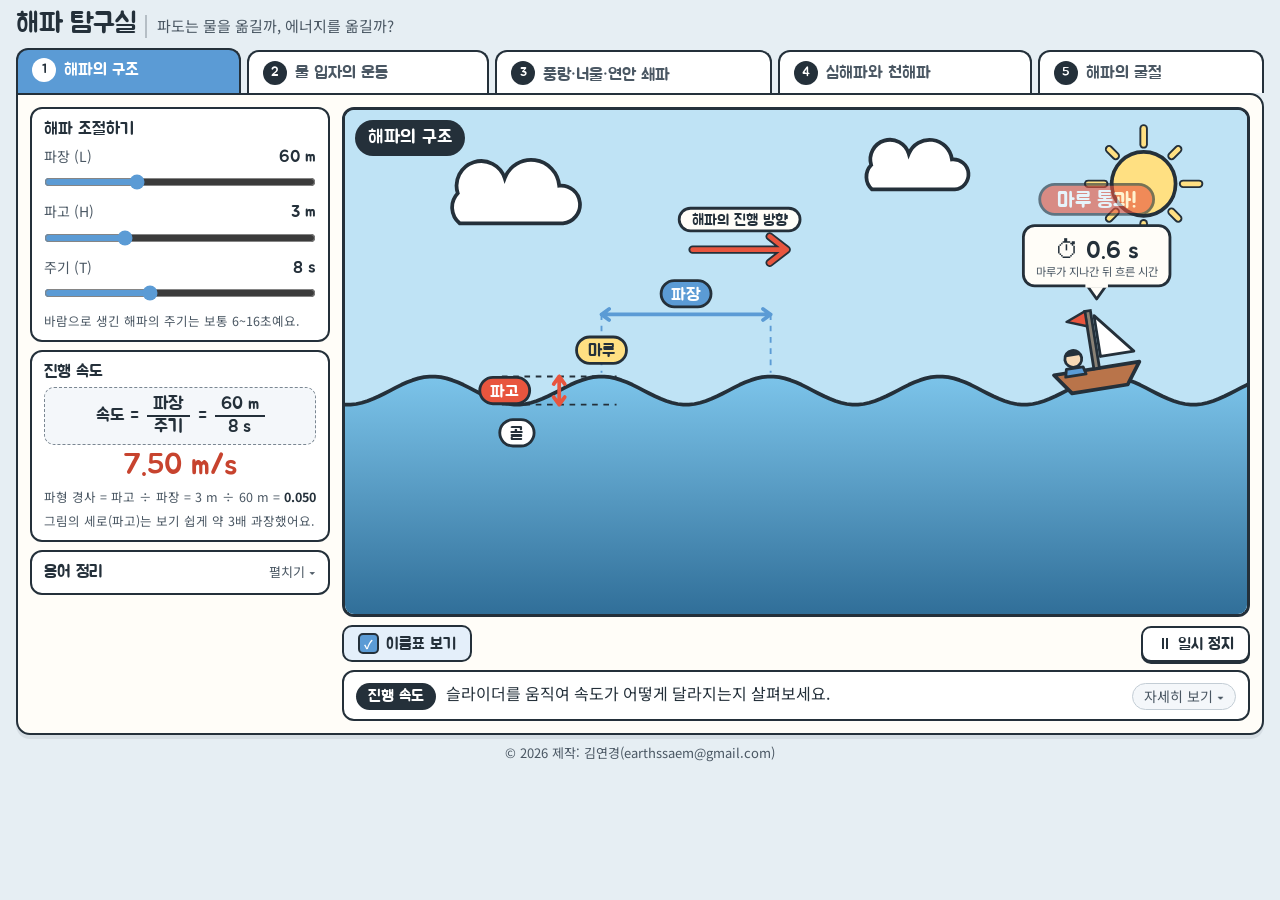
==== index.html @ 161754e5 "2번 '물 입자의 운동' 탭: 전체 너비 그림, 예측하기 → 관찰 시작 흐름, 결과 카드 - 왼쪽 패널(해파 조절하기·슬라이더·읽어 보기) 제거, 파장 80 m·파고 8 m 기본값" ====
<!DOCTYPE html>
<html lang="ko">
<head>
<meta charset="utf-8">
<meta name="viewport" content="width=device-width, initial-scale=1, maximum-scale=1, user-scalable=no">
<title>해파 탐구실</title>
<link rel="preconnect" href="https://fonts.googleapis.com">
<link rel="stylesheet" href="https://fonts.googleapis.com/css2?family=Jua&family=Noto+Sans+KR:wght@400;500;700&display=swap">
<link rel="stylesheet" href="css/style.css">
</head>
<body>
<header class="top">
  <div class="brand"><h1>해파 탐구실</h1><span class="sub">파도는 물을 옮길까, 에너지를 옮길까?</span></div>
</header>
<nav class="tabs" role="tablist">
  <button class="tab active" data-tab="1" role="tab"><span class="num">1</span>해파의 구조</button>
  <button class="tab" data-tab="2" role="tab"><span class="num">2</span>물 입자의 운동</button>
  <button class="tab" data-tab="3" role="tab"><span class="num">3</span>풍랑·너울·연안 쇄파</button>
  <button class="tab" data-tab="4" role="tab"><span class="num">4</span>심해파와 천해파</button>
  <button class="tab" data-tab="5" role="tab"><span class="num">5</span>해파의 굴절</button>
</nav>
<main class="wrap">

<!-- ===== 탭1: 해파의 구조 ===== -->
<section class="panel active" id="panel1">
  <div class="lab-grid">
    <div class="lab-side">
      <div class="card">
        <h3>해파 조절하기</h3>
        <div class="rng"><label>파장 (L) <b id="v1-L">60 m</b></label><input type="range" id="r1-L" min="30" max="120" step="5" value="60"></div>
        <div class="rng"><label>파고 (H) <b id="v1-H">3 m</b></label><input type="range" id="r1-H" min="1" max="8" step="0.5" value="3"></div>
        <div class="rng"><label>주기 (T) <b id="v1-T">8 s</b></label><input type="range" id="r1-T" min="3" max="16" step="0.5" value="8"></div>
        <div class="mini-note">바람으로 생긴 해파의 주기는 보통 6~16초예요.</div>
      </div>
      <div class="card">
        <h3>진행 속도</h3>
        <div class="formula">속도 = <span class="frac"><span>파장</span><span>주기</span></span> = <span class="frac"><span id="f1-L">60 m</span><span id="f1-T">8 s</span></span></div>
        <div class="vbig" id="v1-c">7.5 m/s</div>
        <div class="mini-note" id="v1-steep"></div>
        <div class="mini-note">그림의 세로(파고)는 보기 쉽게 약 3배 과장했어요.</div>
      </div>
      <details class="card fold">
        <summary><h3>용어 정리</h3></summary>
        <div class="info"><b>마루</b> 가장 높은 곳 · <b>골</b> 가장 낮은 곳<br><b>파고</b> 골에서 마루까지의 높이<br><b>파장</b> 마루에서 다음 마루까지의 거리<br><b>주기</b> 마루가 지나간 뒤 다음 마루가 올 때까지의 시간</div>
      </details>
    </div>
    <div class="sim">
      <div class="stage-wrap" id="stage1">
        <svg id="svg1" viewBox="0 0 960 540" preserveAspectRatio="xMidYMid slice"></svg>
        <div class="badge">해파의 구조</div>
      </div>
      <div class="controls">
        <button class="btn tog on" id="t1-labels">이름표 보기</button>
        <div class="spacer"></div>
        <button class="btn" id="t1-pause">⏸ 일시 정지</button>
      </div>
      <div id="ex1"></div>
    </div>
  </div>
</section>

<!-- ===== 탭2: 물 입자의 운동 ===== -->
<section class="panel" id="panel2">
  <div class="sim sim-wide">
    <div class="stage-wrap" id="stage2">
      <svg id="svg2" viewBox="0 40 1176 420" preserveAspectRatio="xMidYMid slice"></svg>
      <div class="badge">물 입자의 운동</div>
      <div class="mychip" id="chip2" hidden></div>
      <button class="btn primary cta" id="t2-predict" type="button">🐦 예측하기</button>
      <div class="predict" id="pred2" hidden>
        <div class="pbox" role="dialog" aria-modal="true" aria-labelledby="pred2-q">
          <button class="pclose" id="pred2-close" type="button" aria-label="닫기">✕</button>
          <h4 id="pred2-q"></h4>
          <div class="pbtns" id="pred2-choices" role="radiogroup" aria-labelledby="pred2-q"></div>
          <div class="pfoot"><button class="btn primary" id="pred2-go" type="button" disabled>관찰 시작 ▶</button></div>
        </div>
      </div>
    </div>
    <div class="controls">
      <button class="btn tog on" id="t2-trail">궤적</button>
      <button class="btn tog on" id="t2-deep">깊이별 입자</button>
      <button class="btn tog on" id="t2-num">①② 위치 번호</button>
      <div class="spacer"></div>
      <button class="btn" id="t2-again">↺ 예측 다시 하기</button>
      <button class="btn" id="t2-pause">⏸ 일시 정지</button>
    </div>
    <div id="ex2"></div>
  </div>
</section>

<!-- ===== 탭3: 풍랑·너울·연안 쇄파 ===== -->
<section class="panel" id="panel3">
  <div class="lab-grid">
    <div class="lab-side">
      <div class="card">
        <h3>관찰 순서</h3>
        <ol class="stepper" id="st3"></ol>
      </div>
    </div>
    <div class="sim">
      <div class="stage-wrap" id="stage3">
        <svg id="svg3" viewBox="0 0 960 540" preserveAspectRatio="xMidYMid slice"></svg>
        <div class="badge" id="badge3">① 풍랑</div>
      </div>
      <div class="controls">
        <div class="spacer"></div>
        <button class="btn primary" id="t3-play">▶ 전체 재생</button>
        <button class="btn" id="t3-pause">⏸ 일시 정지</button>
      </div>
      <div id="ex3"></div>
    </div>
  </div>
</section>

<!-- ===== 탭4: 심해파와 천해파 ===== -->
<section class="panel" id="panel4">
  <div class="lab-grid">
    <div class="lab-side">
      <div class="card">
        <h3>파장과 수심</h3>
        <div class="rng"><label>파장 (L) <b id="v4-L">60 m</b></label><input type="range" id="r4-L" min="10" max="200" step="5" value="60"></div>
        <div class="rng"><label>수심 (h) <b id="v4-h">40 m</b></label><input type="range" id="r4-h" min="1" max="100" step="1" value="40"></div>
        <div class="judge">
          <span class="ratio">수심 ÷ 파장 = <b id="v4-ratio">0.667</b></span>
          <span class="cls-chip" id="cls4">심해파</span>
        </div>
        <div class="mini-note why" id="cls4-why"></div>
        <div class="seg" id="seg4-preset"><button data-v="deep">심해파<small>예시</small></button><button data-v="mid">천이파<small>예시</small></button><button data-v="shal">천해파<small>예시</small></button></div>
      </div>
      <div class="card">
        <h3>해파의 속도</h3>
        <div class="spd-row" id="sp-deep"><span>심해파 근사</span><em></em><b></b></div>
        <div class="spd-row" id="sp-shal"><span>천해파 근사</span><em></em><b></b></div>
        <div class="spd-row" id="sp-full"><span>일반식 (모든 수심)</span><em></em><b></b></div>
        <div class="mini-note" id="sp-note"></div>
        <details class="more"><summary>계산식 자세히 보기</summary><div class="info" id="sp-detail"></div></details>
      </div>
    </div>
    <div class="sim">
      <div class="stage-wrap" id="stage4">
        <svg id="svg4" viewBox="0 0 960 540" preserveAspectRatio="xMidYMid slice"></svg>
        <div class="badge" id="badge4">심해파</div>
      </div>
      <div class="controls">
        <button class="btn tog on" id="t4-orbit">궤도 보기</button>
        <div class="spacer"></div>
        <button class="btn" id="t4-pause">⏸ 일시 정지</button>
      </div>
      <div id="ex4"></div>
    </div>
  </div>
</section>

<!-- ===== 탭5: 해파의 굴절 ===== -->
<section class="panel" id="panel5">
  <div class="lab-grid">
    <div class="lab-side">
      <div class="card">
        <h3>해안 모양</h3>
        <div class="seg seg-col" id="seg5-scene"><button data-v="cape" class="sel">🏝 곶과 만</button><button data-v="line">📐 비스듬한 직선 해안</button></div>
        <div class="rng"><label>파가 들어오는 방향 <b id="v5-ang">정면 (0°)</b></label><input type="range" id="r5-ang" min="-50" max="50" step="5" value="0"></div>
      </div>
    </div>
    <div class="sim">
      <div class="stage-wrap" id="stage5">
        <svg id="svg5" viewBox="0 0 960 540" preserveAspectRatio="xMidYMid slice"></svg>
        <div class="badge" id="badge5">관찰</div><div class="mychip">위에서 본 모습 · 위쪽이 육지</div>
      </div>
      <div class="controls">
        <button class="btn" id="t5-prev">◀ 이전</button>
        <div class="steps" id="t5-steps"></div>
        <div class="spacer"></div>
        <button class="btn" id="t5-pause">⏸ 일시 정지</button>
        <button class="btn primary" id="t5-next">다음 ▶</button>
      </div>
      <div id="ex5"></div>
    </div>
  </div>
</section>

</main>
<footer class="site-foot">© 2026 제작: 김연경(earthssaem@gmail.com)</footer>
<!-- 스크립트는 common → text → tab1 … tab5 순서로 로드 (번들러·ES module 없이 file:// 에서도 동작) -->
<script src="js/common.js"></script>
<script src="js/text.js"></script>
<script src="js/tab1.js"></script>
<script src="js/tab2.js"></script>
<script src="js/tab3.js"></script>
<script src="js/tab4.js"></script>
<script src="js/tab5.js"></script>
</body>
</html>
---- css/style.css ----
/* 해파 탐구실 공통 스타일 */
:root{
  --ink:#24303A; --ink-2:#4A5763; --ink-3:#7B8792; --line:#C3CDD5;
  --paper:#FFFDF8; --ground:#E6EEF3;
  --sea:#2E7DB0; --sea-deep:#1E5A85; --sky:#BFE3F5;
  --sand:#E6C377; --sand-2:#D9AD5C; --clay:#B9744A; --rock:#8A8276;
  --accent:#E8553E; --accent-2:#C7432E; --ok:#3FA36B; --warn:#F2B233; --bad:#D9483B;
  --tab1:#5B9BD5; --tab2:#E0A93B; --tab3:#8C7BB5; --tab4:#E8553E; --tab5:#6AAE78;
  --display:'Jua','Noto Sans KR','Apple SD Gothic Neo','Malgun Gothic',sans-serif;
  --body:'Noto Sans KR','Apple SD Gothic Neo','Malgun Gothic',sans-serif;
  --bw:2px;          /* 카드·버튼·탭 테두리 */
  /* 그림(16:9) 폭은 화면 높이에 맞춰 정함: 머리말·버튼 줄·해설 카드·바닥글에 필요한 세로 공간(--reserve)을 뺀 높이 기준.
     전체 폭(--maxw)은 그림 + 왼쪽 카드(--side) + 여백으로, 화면이 넓어도 패널 안에 빈 공간이 생기지 않게 함 */
  --reserve:300px; --side:300px;
  --simw:clamp(560px,calc((100vh - var(--reserve)) * 16 / 9),1140px);
  --maxw:calc(var(--simw) + var(--side) + 72px);
}
@supports (height:100dvh){:root{--simw:clamp(560px,calc((100dvh - var(--reserve)) * 16 / 9),1140px)}}
*{box-sizing:border-box}
html,body{margin:0;padding:0}
body{background:var(--ground);color:var(--ink);font-family:var(--body);font-size:16px;line-height:1.5;-webkit-tap-highlight-color:transparent}
button{font-family:var(--display);cursor:pointer;border:none}
button:focus-visible,[tabindex]:focus-visible,summary:focus-visible{outline:3px solid var(--accent);outline-offset:2px}
[hidden]{display:none!important}

/* ---------- 상단 ---------- */
.top{max-width:var(--maxw);margin:0 auto;padding:8px 16px 0;width:100%;min-width:0}
.brand{display:flex;align-items:baseline;gap:10px;min-width:0;white-space:nowrap}
.brand h1{font-family:var(--display);font-weight:400;font-size:clamp(20px,2.6vw,28px);line-height:1.2;margin:0;letter-spacing:-.5px;flex:none}
.brand .sub{font-size:clamp(12px,1.5vw,15px);color:var(--ink-2);border-left:2px solid rgba(36,48,58,.25);padding-left:10px;min-width:0;overflow:hidden;text-overflow:ellipsis}
.tabs{display:flex;gap:6px;max-width:var(--maxw);margin:6px auto 0;padding:0 16px;overflow-x:auto;scrollbar-width:none;width:100%;min-width:0}
.tabs::-webkit-scrollbar{display:none}
.tab{flex:1 0 auto;min-width:120px;padding:8px 14px 9px;border-radius:12px 12px 0 0;background:#fff;color:var(--ink-2);font-size:17px;border:var(--bw) solid var(--ink);border-bottom:none;position:relative;top:2px;display:flex;align-items:center;gap:8px;white-space:nowrap}
.tab .num{display:inline-grid;place-items:center;width:24px;height:24px;border-radius:50%;background:var(--ink);color:#fff;font-size:13px;flex:none}
.tab:hover{background:#F4F7FA}
.tab.active{color:#fff;top:0;padding-bottom:11px}
.tab.active[data-tab="1"]{background:var(--tab1)}
.tab.active[data-tab="2"]{background:var(--tab2)}
.tab.active[data-tab="3"]{background:var(--tab3)}
.tab.active[data-tab="4"]{background:var(--tab4)}
.tab.active[data-tab="5"]{background:var(--tab5)}
.tab.active .num{background:#fff;color:var(--ink)}

/* ---------- 본문 ---------- */
.wrap{max-width:var(--maxw);margin:0 auto;padding:0 16px 4px;width:100%}
/* 탭마다 색(--tc)·옅은 색(--tc-soft) */
.panel{display:none;background:var(--paper);border:var(--bw) solid var(--ink);border-radius:0 14px 14px 14px;padding:12px;box-shadow:0 4px 0 rgba(36,48,58,.08)}
.panel.active{display:block}
#panel1{--tc:var(--tab1);--tc-soft:#E4EFFA}
#panel2{--tc:var(--tab2);--tc-soft:#FBF0D9}
#panel3{--tc:var(--tab3);--tc-soft:#EEEAF6}
#panel4{--tc:var(--tab4);--tc-soft:#FCE6E1}
#panel5{--tc:var(--tab5);--tc-soft:#E3F1E6}

/* ---------- 실험실 레이아웃: 왼쪽 조작 카드 + 오른쪽 그림 ---------- */
.lab-grid{display:grid;grid-template-columns:minmax(0,1fr);gap:12px}
.lab-side{display:flex;flex-direction:column;gap:8px;min-width:0}
.sim{display:flex;flex-direction:column;gap:8px;min-width:0;width:100%;max-width:var(--simw);margin:0 auto}
@media(min-width:900px){
  .lab-grid{grid-template-columns:minmax(250px,var(--side)) minmax(0,1fr);align-items:start}
  .sim{max-width:none}
}
@media(max-width:899px){.lab-grid>.sim{order:-1}}

.stage-wrap{position:relative;width:100%;aspect-ratio:16/9;border:3px solid var(--ink);border-radius:12px;overflow:hidden;background:var(--sky)}
.stage-wrap svg{position:absolute;inset:0;width:100%;height:100%;display:block}
.badge{position:absolute;top:10px;left:10px;background:var(--ink);color:#fff;font-family:var(--display);font-size:clamp(14px,1.6vw,19px);padding:4px 13px;border-radius:999px;pointer-events:none}
.mychip{position:absolute;top:10px;right:10px;background:#fff;border:var(--bw) solid var(--ink);border-radius:999px;padding:3px 12px;font-family:var(--display);font-size:clamp(13px,1.5vw,16px);pointer-events:none}

/* ---------- 버튼 ---------- */
.controls{display:flex;flex-wrap:wrap;gap:8px;align-items:center}
.controls .spacer{flex:1}
.btn{font-size:16px;line-height:1.25;padding:6px 14px;border-radius:10px;background:#fff;color:var(--ink);border:var(--bw) solid var(--ink);box-shadow:0 2px 0 var(--ink);transition:transform .08s,box-shadow .08s,background .15s;user-select:none;-webkit-user-select:none;white-space:nowrap}
.btn:hover{background:#F4F7FA}
.btn:active{transform:translateY(2px);box-shadow:0 0 0 var(--ink)}
.btn.primary{background:var(--accent);color:#fff}
.btn.primary:hover{background:var(--accent-2)}
.btn:disabled{opacity:.4;cursor:default;transform:none;box-shadow:0 2px 0 var(--ink)}
.btn:disabled:hover{background:#fff}
/* 관찰 보조 토글: 켜짐 = 탭 색 체크 상자 + 옅은 탭 색 배경, 꺼짐 = 빈 상자 + 회색 글자 */
.btn.tog{display:inline-flex;align-items:center;gap:7px;background:#fff;color:var(--ink-3);border-color:var(--line);box-shadow:none}
.btn.tog::before{content:'';flex:none;width:17px;height:17px;border-radius:5px;border:2px solid var(--line);background:#fff;display:grid;place-items:center;font-family:var(--body);font-size:12px;font-weight:700;line-height:1;color:#fff}
.btn.tog:hover{border-color:var(--ink-3)}
.btn.tog.on{background:var(--tc-soft);color:var(--ink);border-color:var(--ink)}
.btn.tog.on::before{content:'✓';background:var(--tc);border-color:var(--ink)}
.btn.tog:active{transform:none}
.steps{display:flex;gap:6px;align-items:center}
.steps .dot{width:13px;height:13px;border-radius:50%;background:#fff;border:var(--bw) solid var(--ink);transition:background .2s}
.steps .dot.on{background:var(--tc)}
.steps .dot.done{background:var(--ink)}

/* ---------- 해설 카드 (그림 아래) ---------- */
.explain{background:#fff;border:var(--bw) solid var(--ink);border-radius:12px;padding:9px 12px;font-size:16px;line-height:1.6}
.ex-row{display:flex;align-items:flex-start;gap:10px}
.ex-title{flex:none;font-family:var(--display);font-size:16px;line-height:1.3;background:var(--ink);color:#fff;border-radius:999px;padding:3px 12px;margin-top:2px;white-space:nowrap}
.ex-main{flex:1;min-width:0;word-break:keep-all;overflow-wrap:anywhere}
.explain b{font-weight:700;color:var(--ink);background:linear-gradient(transparent 60%,rgba(255,214,102,.65) 60%)}
.ex-btn{flex:none;margin-top:2px;font-family:var(--body);font-size:14px;line-height:1.3;color:var(--ink-2);background:#F4F7FA;border:1.5px solid var(--line);border-radius:999px;padding:3px 11px;white-space:nowrap}
.ex-btn:hover{border-color:var(--ink-3);color:var(--ink)}
.ex-more{margin-top:8px;padding-top:8px;border-top:1.5px dashed var(--line);font-size:15px;color:var(--ink-2);word-break:keep-all;overflow-wrap:anywhere}
.res{font-style:normal;font-family:var(--display);font-size:15px;border-radius:999px;padding:1px 10px;margin-right:4px;white-space:nowrap;border:1.5px solid}
.res.ok{background:#E4F3E8;border-color:var(--ok);color:#22744A}
.res.no{background:#FBE5E2;border-color:var(--bad);color:var(--accent-2)}

/* ---------- 카드 ---------- */
.card{background:#fff;border:var(--bw) solid var(--ink);border-radius:12px;padding:9px 12px 10px}
.card h3{font-family:var(--display);font-weight:400;font-size:17px;line-height:1.3;margin:0 0 4px;display:flex;align-items:center;gap:8px;white-space:nowrap}
details.fold>summary{list-style:none;cursor:pointer;display:flex;align-items:center;justify-content:space-between}
details.fold>summary::-webkit-details-marker{display:none}
details.fold>summary h3{margin:0}
details.fold>summary::after{content:'펼치기 ▾';font-size:13px;color:var(--ink-2)}
details.fold[open]>summary{margin-bottom:6px}
details.fold[open]>summary::after{content:'접기 ▴'}
details.more{margin-top:6px}
details.more>summary{cursor:pointer;font-size:14px;color:var(--ink-2)}
details.more>summary:hover{color:var(--ink)}
details.more[open]>summary{margin-bottom:4px}
.seg{display:flex;border:var(--bw) solid var(--ink);border-radius:10px;overflow:hidden;margin-top:8px}
.seg button{flex:1;padding:6px 6px;background:#F4F7FA;color:var(--ink);font-size:15px;line-height:1.2;word-break:keep-all}
.seg button:hover{background:#E9EEF2}
.seg button small{display:block;font-family:var(--body);font-size:11px;opacity:.75}
.seg button.sel{background:var(--tc);color:#fff}
.seg button+button{border-left:var(--bw) solid var(--ink)}
.seg.seg-col{flex-direction:column;margin-top:2px}
.seg.seg-col button{padding:8px 10px;text-align:left}
.seg.seg-col button+button{border-left:none;border-top:var(--bw) solid var(--ink)}
.rng{display:flex;flex-direction:column;margin-top:4px}
.rng label{display:flex;justify-content:space-between;align-items:baseline;font-size:14px;color:var(--ink-2);gap:8px}
.rng label b{font-family:var(--display);color:var(--ink);font-size:17px;font-weight:400;white-space:nowrap}
.rng input[type=range]{width:100%;accent-color:var(--tc,var(--accent));height:26px;margin:0}
.formula{font-family:var(--display);font-size:18px;text-align:center;padding:6px;border:1.5px dashed var(--ink-3);border-radius:10px;background:#F4F7FA;display:flex;justify-content:center;align-items:center;gap:8px;flex-wrap:wrap}
.formula .frac{display:inline-flex;flex-direction:column;align-items:center;line-height:1.15;vertical-align:middle}
.formula .frac span:first-child{border-bottom:2px solid var(--ink);padding:0 6px}
.vbig{font-family:var(--display);font-size:30px;color:var(--accent-2);text-align:center;margin-top:4px;line-height:1.1}
.mini-note{margin-top:6px;font-size:12.5px;color:var(--ink-2);line-height:1.45;word-break:keep-all}
.mini-note b{color:var(--ink)}
.info{font-size:14px;color:var(--ink-2);line-height:1.6;word-break:keep-all}
.info b{color:var(--ink);font-family:var(--display);font-weight:400;font-size:15.5px}

/* ---------- 탭2: 전체 너비 그림 + 예측하기 → 예측 창 ---------- */
/* 그림 높이 = 화면 높이에서 버튼 줄·해설 카드 등을 뺀 값, 가로세로 비율은 16:9 ~ 3:1 사이 (cqw = 그림 칸 폭의 1%) */
.sim.sim-wide{max-width:none;container-type:inline-size}
#stage2{aspect-ratio:5/2}
@supports (height:1cqw){#stage2{aspect-ratio:auto;height:clamp(33.33cqw,calc(100vh - 310px),56.25cqw)}}
@supports (height:1cqw) and (height:100dvh){#stage2{height:clamp(33.33cqw,calc(100dvh - 310px),56.25cqw)}}
.btn.cta{position:absolute;left:50%;bottom:7%;transform:translateX(-50%);z-index:2;font-size:clamp(16px,1.6vw,19px);padding:8px 24px;box-shadow:0 3px 0 var(--ink)}
.btn.cta:active{transform:translate(-50%,2px);box-shadow:0 1px 0 var(--ink)}
.predict{position:absolute;inset:0;z-index:3;display:flex;align-items:center;justify-content:center;padding:12px 3%;background:rgba(36,48,58,.14)}
.predict.side{justify-content:flex-end;padding-right:14px}
/* 예측 창 폭에 맞춰 제목·선택지 글자 크기를 정해 제목이 한 줄에 들어가게 함 (cqw = 예측 창 폭의 1%) */
.predict .pbox{position:relative;container-type:inline-size;width:min(440px,100%);max-height:100%;overflow:auto;background:var(--paper);border:var(--bw) solid var(--ink);border-radius:14px;padding:13px 15px 12px;box-shadow:0 6px 18px rgba(36,48,58,.2)}
.predict h4{font-family:var(--display);font-weight:400;font-size:clamp(14px,calc((100cqw - 56px) / 19.5),18px);line-height:1.35;margin:0 24px 10px 0;word-break:keep-all}
.pclose{position:absolute;top:8px;right:8px;width:28px;height:28px;border-radius:50%;background:none;color:var(--ink-2);font-family:var(--body);font-size:15px;line-height:1}
.pclose:hover{background:#EEF2F5;color:var(--ink)}
.pbtns{display:flex;flex-direction:column;gap:6px}
.pchoice{display:flex;align-items:center;gap:8px;width:100%;text-align:left;font-family:var(--body);font-size:clamp(13.5px,calc((100cqw - 105px) / 18),15px);line-height:1.35;color:var(--ink);background:#fff;border:1.5px solid var(--line);border-radius:10px;padding:7px 11px;word-break:keep-all}
.pchoice::before{content:'';flex:none;width:16px;height:16px;border-radius:50%;border:2px solid var(--line);background:#fff;box-sizing:border-box}
.pchoice .pk{flex:none;font-family:var(--display);font-size:16px}
.pchoice:hover{border-color:var(--ink-3)}
.pchoice[aria-checked="true"]{background:var(--tc-soft);border-color:var(--ink);font-weight:700}
.pchoice[aria-checked="true"]::before{border-color:var(--ink);background:var(--tc);box-shadow:inset 0 0 0 3px #fff}
.pfoot{display:flex;justify-content:flex-end;margin-top:10px}
.pred-line{display:block;margin-bottom:2px}
.ex-list{margin:0;padding-left:1.2em}
.ex-list li+li{margin-top:3px}

/* ---------- 탭3: 관찰 순서 ---------- */
.stepper{list-style:none;margin:2px 0 0;padding:0;display:flex;flex-direction:column;gap:6px}
.stepper>li{border:var(--bw) solid var(--line);border-radius:10px;background:#fff;overflow:hidden}
.stepper>li.on{border-color:var(--ink);background:var(--tc-soft)}
.st-btn{width:100%;display:flex;align-items:center;gap:9px;padding:7px 10px;background:none;text-align:left;color:var(--ink)}
.st-btn:hover{background:rgba(36,48,58,.04)}
.st-num{flex:none;display:grid;place-items:center;width:26px;height:26px;border-radius:50%;border:var(--bw) solid var(--ink);background:#fff;font-size:14px}
.stepper>li.on .st-num{background:var(--tc);color:#fff}
.stepper>li.done .st-num{background:var(--ink);color:#fff}
.st-txt{display:flex;flex-direction:column;line-height:1.25;min-width:0}
.st-txt b{font-weight:400;font-size:17px}
.st-txt small{font-family:var(--body);font-size:12.5px;color:var(--ink-2)}
.st-bar{display:block;height:4px;background:#E9EEF2}
.st-bar i{display:block;height:100%;width:0;background:var(--tc)}
.checks{list-style:none;margin:0;padding:2px 10px 9px 45px;display:grid;grid-template-columns:1fr 1fr;gap:4px 8px}
.checks li{font-size:13px;color:var(--ink-3);display:flex;align-items:center;gap:5px;white-space:nowrap}
.checks li::before{content:attr(data-n);flex:none;display:grid;place-items:center;width:17px;height:17px;border-radius:50%;border:1.5px solid var(--line);font-size:10.5px;font-weight:700;color:var(--ink-3);background:#fff}
.checks li.now{color:var(--ink);font-weight:700}
.checks li.now::before{border-color:var(--ink);background:var(--tc);color:#fff}
.checks li.done{color:var(--ink)}
.checks li.done::before{content:'✓';border-color:var(--ink);background:var(--ink);color:#fff}

/* ---------- 탭4: 판정·속도 ---------- */
.judge{display:flex;align-items:center;justify-content:space-between;gap:8px;margin-top:8px;padding-top:8px;border-top:1.5px dashed var(--line)}
.judge .ratio{font-size:14px;color:var(--ink-2);white-space:nowrap}
.judge .ratio b{font-family:var(--display);font-weight:400;font-size:21px;color:var(--ink);margin-left:2px}
.cls-chip{font-family:var(--display);font-size:18px;line-height:1.2;color:#fff;background:#5B9BD5;border:var(--bw) solid var(--ink);border-radius:999px;padding:3px 14px;white-space:nowrap}
.cls-chip[data-c="mid"]{background:#E0A93B}
.cls-chip[data-c="shal"]{background:#6AAE78}
.mini-note.why{margin-top:4px}
.spd-row{display:flex;align-items:center;gap:6px;padding:4px 10px;border:1.5px solid var(--line);border-radius:9px;margin-top:5px;background:#fff;font-size:14px;color:var(--ink-2)}
.spd-row span{flex:1;min-width:0}
.spd-row em{font-style:normal;font-size:12px;color:var(--ink-3);white-space:nowrap}
.spd-row b{font-family:var(--display);font-size:17px;color:var(--ink);font-weight:400;white-space:nowrap;min-width:64px;text-align:right}
.spd-row.best{background:#E4F3E8;border-color:var(--ok);color:var(--ink)}
.spd-row.best em{color:#22744A;font-weight:700}
.spd-row.best b{color:#22744A}
.spd-row.dim{background:#F7F9FA;color:var(--ink-3)}
.spd-row.dim b{color:var(--ink-3)}
#sp-detail{font-size:13px;line-height:1.6}
#sp-detail b{font-size:14px}

/* ---------- 작은 화면 ---------- */
@media(max-width:600px){
  .tab{min-width:0;padding:7px 11px 8px;font-size:15px;gap:6px}.tab .num{width:21px;height:21px;font-size:12px}
  .btn{font-size:15px;padding:6px 11px}
  .controls .spacer{display:none}
  .controls .btn{flex:1 1 calc(50% - 8px);min-width:0}
  #panel5 .controls{display:grid;grid-template-columns:1fr 1fr}
  #t5-steps{grid-column:1/-1;justify-content:center;order:-1}
  #t5-prev{order:1}#t5-next{order:2}#t5-pause{order:3;grid-column:1/-1}
  .ex-row{flex-wrap:wrap}
  .ex-main{flex-basis:100%;order:2}
  .ex-btn{margin-left:auto}
  .explain{font-size:15px}
  /* 폰: 예측 질문이 작은 그림 안에 다 들어가지 않으면 질문이 보이는 동안 그림 높이를 늘림 */
  #pred2{position:relative;inset:auto;min-height:100%}
  #pred2 .pbox{max-height:none}
  #stage2:has(> #pred2:not([hidden])){height:auto;aspect-ratio:auto;min-height:56.25cqw}
}
@media (prefers-reduced-motion:reduce){*{transition-duration:.01ms!important}}

/* ---------- 푸터 ---------- */
.site-foot{max-width:var(--maxw);margin:0 auto;padding:4px 16px 8px;text-align:center;font-size:13px;color:var(--ink-2);width:100%}
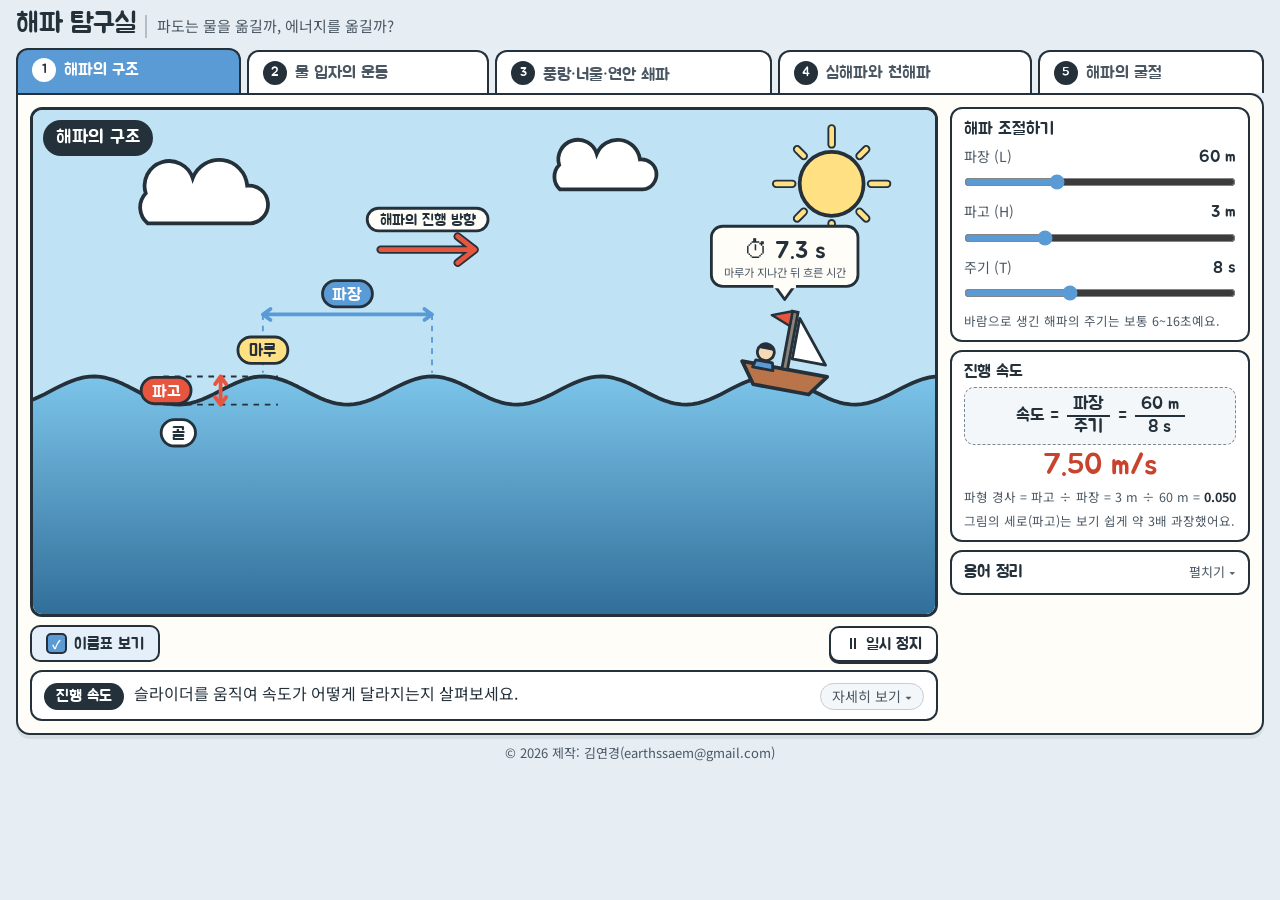
==== commit 26b2c5e5: "조작 카드를 그림 오른쪽으로 이동 넓은 화면에서 실험실 탭(1·3·4·5)의 조작 카드(슬라이더·관찰 순서·해안 모양 등)가 그림 왼쪽이 아니라 오른쪽에 오도록 배치를 바꿈. HT" ====
--- a/index.html
+++ b/index.html
@@ -24,6 +24,18 @@
 <!-- ===== 탭1: 해파의 구조 ===== -->
 <section class="panel active" id="panel1">
   <div class="lab-grid">
+    <div class="sim">
+      <div class="stage-wrap" id="stage1">
+        <svg id="svg1" viewBox="0 0 960 540" preserveAspectRatio="xMidYMid slice"></svg>
+        <div class="badge">해파의 구조</div>
+      </div>
+      <div class="controls">
+        <button class="btn tog on" id="t1-labels">이름표 보기</button>
+        <div class="spacer"></div>
+        <button class="btn" id="t1-pause">⏸ 일시 정지</button>
+      </div>
+      <div id="ex1"></div>
+    </div>
     <div class="lab-side">
       <div class="card">
         <h3>해파 조절하기</h3>
@@ -43,18 +55,6 @@
         <summary><h3>용어 정리</h3></summary>
         <div class="info"><b>마루</b> 가장 높은 곳 · <b>골</b> 가장 낮은 곳<br><b>파고</b> 골에서 마루까지의 높이<br><b>파장</b> 마루에서 다음 마루까지의 거리<br><b>주기</b> 마루가 지나간 뒤 다음 마루가 올 때까지의 시간</div>
       </details>
-    </div>
-    <div class="sim">
-      <div class="stage-wrap" id="stage1">
-        <svg id="svg1" viewBox="0 0 960 540" preserveAspectRatio="xMidYMid slice"></svg>
-        <div class="badge">해파의 구조</div>
-      </div>
-      <div class="controls">
-        <button class="btn tog on" id="t1-labels">이름표 보기</button>
-        <div class="spacer"></div>
-        <button class="btn" id="t1-pause">⏸ 일시 정지</button>
-      </div>
-      <div id="ex1"></div>
     </div>
   </div>
 </section>
@@ -91,12 +91,6 @@
 <!-- ===== 탭3: 풍랑·너울·연안 쇄파 ===== -->
 <section class="panel" id="panel3">
   <div class="lab-grid">
-    <div class="lab-side">
-      <div class="card">
-        <h3>관찰 순서</h3>
-        <ol class="stepper" id="st3"></ol>
-      </div>
-    </div>
     <div class="sim">
       <div class="stage-wrap" id="stage3">
         <svg id="svg3" viewBox="0 0 960 540" preserveAspectRatio="xMidYMid slice"></svg>
@@ -109,12 +103,30 @@
       </div>
       <div id="ex3"></div>
     </div>
+    <div class="lab-side">
+      <div class="card">
+        <h3>관찰 순서</h3>
+        <ol class="stepper" id="st3"></ol>
+      </div>
+    </div>
   </div>
 </section>
 
 <!-- ===== 탭4: 심해파와 천해파 ===== -->
 <section class="panel" id="panel4">
   <div class="lab-grid">
+    <div class="sim">
+      <div class="stage-wrap" id="stage4">
+        <svg id="svg4" viewBox="0 0 960 540" preserveAspectRatio="xMidYMid slice"></svg>
+        <div class="badge" id="badge4">심해파</div>
+      </div>
+      <div class="controls">
+        <button class="btn tog on" id="t4-orbit">궤도 보기</button>
+        <div class="spacer"></div>
+        <button class="btn" id="t4-pause">⏸ 일시 정지</button>
+      </div>
+      <div id="ex4"></div>
+    </div>
     <div class="lab-side">
       <div class="card">
         <h3>파장과 수심</h3>
@@ -136,31 +148,12 @@
         <details class="more"><summary>계산식 자세히 보기</summary><div class="info" id="sp-detail"></div></details>
       </div>
     </div>
-    <div class="sim">
-      <div class="stage-wrap" id="stage4">
-        <svg id="svg4" viewBox="0 0 960 540" preserveAspectRatio="xMidYMid slice"></svg>
-        <div class="badge" id="badge4">심해파</div>
-      </div>
-      <div class="controls">
-        <button class="btn tog on" id="t4-orbit">궤도 보기</button>
-        <div class="spacer"></div>
-        <button class="btn" id="t4-pause">⏸ 일시 정지</button>
-      </div>
-      <div id="ex4"></div>
-    </div>
   </div>
 </section>
 
 <!-- ===== 탭5: 해파의 굴절 ===== -->
 <section class="panel" id="panel5">
   <div class="lab-grid">
-    <div class="lab-side">
-      <div class="card">
-        <h3>해안 모양</h3>
-        <div class="seg seg-col" id="seg5-scene"><button data-v="cape" class="sel">🏝 곶과 만</button><button data-v="line">📐 비스듬한 직선 해안</button></div>
-        <div class="rng"><label>파가 들어오는 방향 <b id="v5-ang">정면 (0°)</b></label><input type="range" id="r5-ang" min="-50" max="50" step="5" value="0"></div>
-      </div>
-    </div>
     <div class="sim">
       <div class="stage-wrap" id="stage5">
         <svg id="svg5" viewBox="0 0 960 540" preserveAspectRatio="xMidYMid slice"></svg>
@@ -174,6 +167,13 @@
         <button class="btn primary" id="t5-next">다음 ▶</button>
       </div>
       <div id="ex5"></div>
+    </div>
+    <div class="lab-side">
+      <div class="card">
+        <h3>해안 모양</h3>
+        <div class="seg seg-col" id="seg5-scene"><button data-v="cape" class="sel">🏝 곶과 만</button><button data-v="line">📐 비스듬한 직선 해안</button></div>
+        <div class="rng"><label>파가 들어오는 방향 <b id="v5-ang">정면 (0°)</b></label><input type="range" id="r5-ang" min="-50" max="50" step="5" value="0"></div>
+      </div>
     </div>
   </div>
 </section>
--- a/css/style.css
+++ b/css/style.css
@@ -10,7 +10,7 @@
   --body:'Noto Sans KR','Apple SD Gothic Neo','Malgun Gothic',sans-serif;
   --bw:2px;          /* 카드·버튼·탭 테두리 */
   /* 그림(16:9) 폭은 화면 높이에 맞춰 정함: 머리말·버튼 줄·해설 카드·바닥글에 필요한 세로 공간(--reserve)을 뺀 높이 기준.
-     전체 폭(--maxw)은 그림 + 왼쪽 카드(--side) + 여백으로, 화면이 넓어도 패널 안에 빈 공간이 생기지 않게 함 */
+     전체 폭(--maxw)은 그림 + 오른쪽 조작 카드(--side) + 여백으로, 화면이 넓어도 패널 안에 빈 공간이 생기지 않게 함 */
   --reserve:300px; --side:300px;
   --simw:clamp(560px,calc((100vh - var(--reserve)) * 16 / 9),1140px);
   --maxw:calc(var(--simw) + var(--side) + 72px);
@@ -52,15 +52,14 @@
 #panel4{--tc:var(--tab4);--tc-soft:#FCE6E1}
 #panel5{--tc:var(--tab5);--tc-soft:#E3F1E6}
 
-/* ---------- 실험실 레이아웃: 왼쪽 조작 카드 + 오른쪽 그림 ---------- */
+/* ---------- 실험실 레이아웃: 왼쪽 그림 + 오른쪽 조작 카드 (좁은 화면에서는 그림 아래) ---------- */
 .lab-grid{display:grid;grid-template-columns:minmax(0,1fr);gap:12px}
 .lab-side{display:flex;flex-direction:column;gap:8px;min-width:0}
 .sim{display:flex;flex-direction:column;gap:8px;min-width:0;width:100%;max-width:var(--simw);margin:0 auto}
 @media(min-width:900px){
-  .lab-grid{grid-template-columns:minmax(250px,var(--side)) minmax(0,1fr);align-items:start}
+  .lab-grid{grid-template-columns:minmax(0,1fr) minmax(250px,var(--side));align-items:start}
   .sim{max-width:none}
 }
-@media(max-width:899px){.lab-grid>.sim{order:-1}}
 
 .stage-wrap{position:relative;width:100%;aspect-ratio:16/9;border:3px solid var(--ink);border-radius:12px;overflow:hidden;background:var(--sky)}
 .stage-wrap svg{position:absolute;inset:0;width:100%;height:100%;display:block}
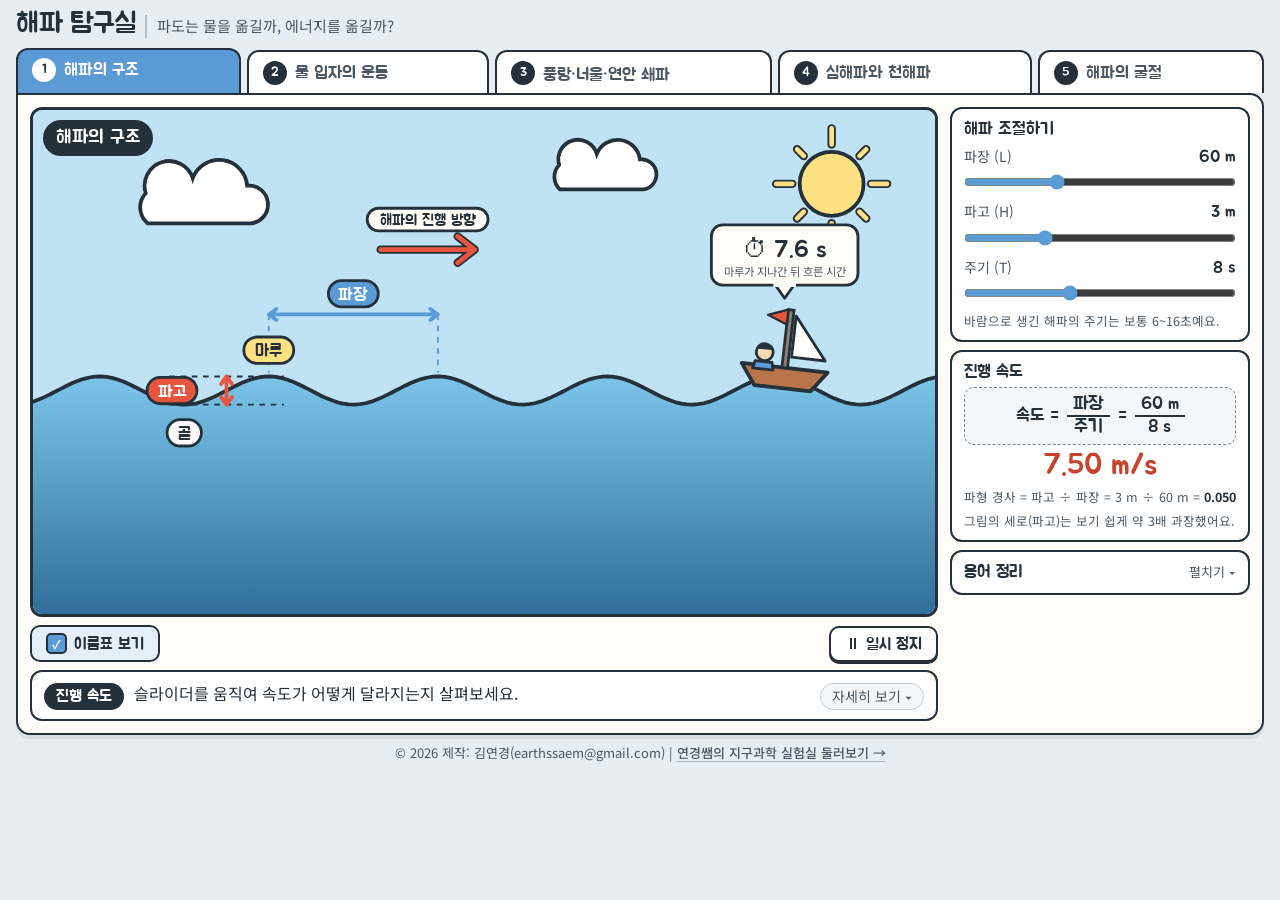
==== commit 1b7a4182: "푸터에 '연경쌤의 지구과학 실험실' 허브 링크 추가 (새 탭) Co-Authored-By: Claude Opus 5.5 <noreply@anthropic.com> Claude-Se" ====
--- a/index.html
+++ b/index.html
@@ -179,7 +179,7 @@
 </section>
 
 </main>
-<footer class="site-foot">© 2026 제작: 김연경(earthssaem@gmail.com)</footer>
+<footer class="site-foot">© 2026 제작: 김연경(earthssaem@gmail.com) | <a class="hub" href="https://earthssaem-lab.vercel.app/" target="_blank" rel="noopener">연경쌤의 지구과학 실험실 둘러보기 →</a></footer>
 <!-- 스크립트는 common → text → tab1 … tab5 순서로 로드 (번들러·ES module 없이 file:// 에서도 동작) -->
 <script src="js/common.js"></script>
 <script src="js/text.js"></script>
--- a/css/style.css
+++ b/css/style.css
@@ -62,7 +62,7 @@
 }
 
 .stage-wrap{position:relative;width:100%;aspect-ratio:16/9;border:3px solid var(--ink);border-radius:12px;overflow:hidden;background:var(--sky)}
-.stage-wrap svg{position:absolute;inset:0;width:100%;height:100%;display:block}
+.stage-wrap svg,.stage-wrap canvas{position:absolute;inset:0;width:100%;height:100%;display:block}
 .badge{position:absolute;top:10px;left:10px;background:var(--ink);color:#fff;font-family:var(--display);font-size:clamp(14px,1.6vw,19px);padding:4px 13px;border-radius:999px;pointer-events:none}
 .mychip{position:absolute;top:10px;right:10px;background:#fff;border:var(--bw) solid var(--ink);border-radius:999px;padding:3px 12px;font-family:var(--display);font-size:clamp(13px,1.5vw,16px);pointer-events:none}
 
@@ -177,13 +177,15 @@
 .st-txt small{font-family:var(--body);font-size:12.5px;color:var(--ink-2)}
 .st-bar{display:block;height:4px;background:#E9EEF2}
 .st-bar i{display:block;height:100%;width:0;background:var(--tc)}
-.checks{list-style:none;margin:0;padding:2px 10px 9px 45px;display:grid;grid-template-columns:1fr 1fr;gap:4px 8px}
+.checks{list-style:none;margin:0;padding:2px 10px 9px 45px;display:grid;grid-template-columns:1fr 1fr;gap:6px 10px}
 .checks li{font-size:13px;color:var(--ink-3);display:flex;align-items:center;gap:5px;white-space:nowrap}
 .checks li::before{content:attr(data-n);flex:none;display:grid;place-items:center;width:17px;height:17px;border-radius:50%;border:1.5px solid var(--line);font-size:10.5px;font-weight:700;color:var(--ink-3);background:#fff}
 .checks li.now{color:var(--ink);font-weight:700}
 .checks li.now::before{border-color:var(--ink);background:var(--tc);color:#fff}
 .checks li.done{color:var(--ink)}
 .checks li.done::before{content:'✓';border-color:var(--ink);background:var(--ink);color:#fff}
+.ck-btn{font-family:var(--body);font-size:inherit;font-weight:inherit;color:inherit;background:none;padding:0;text-align:left;line-height:1.3}
+.ck-btn:hover{text-decoration:underline}
 
 /* ---------- 탭4: 판정·속도 ---------- */
 .judge{display:flex;align-items:center;justify-content:space-between;gap:8px;margin-top:8px;padding-top:8px;border-top:1.5px dashed var(--line)}
@@ -227,3 +229,5 @@
 
 /* ---------- 푸터 ---------- */
 .site-foot{max-width:var(--maxw);margin:0 auto;padding:4px 16px 8px;text-align:center;font-size:13px;color:var(--ink-2);width:100%}
+footer .hub{color:inherit;font-weight:500;white-space:nowrap;text-decoration:underline;text-decoration-color:color-mix(in srgb,currentColor 35%,transparent);text-underline-offset:3px}
+footer .hub:hover{color:var(--ink);text-decoration-color:currentColor}
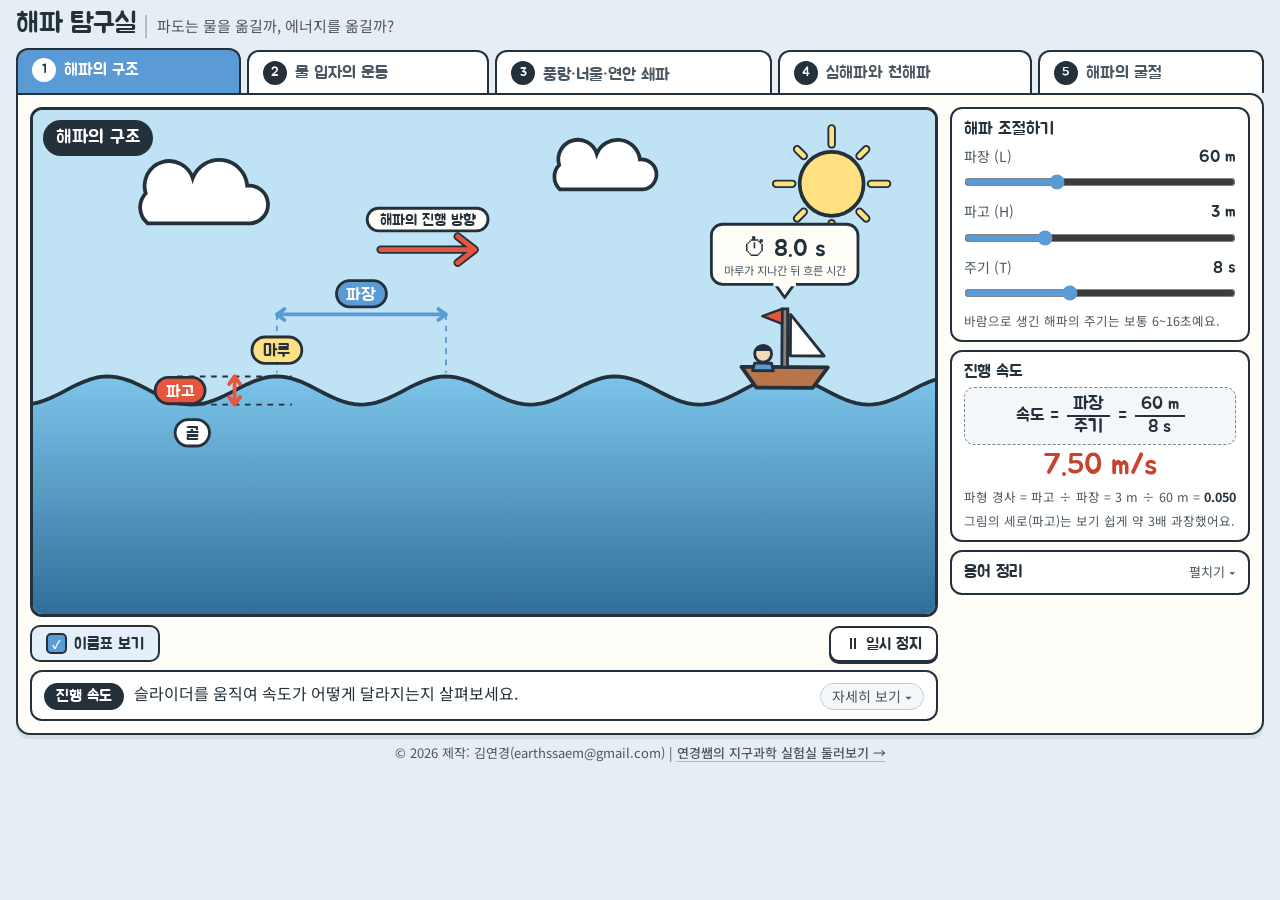
==== commit 949df3f1: "제목을 누르면 처음 화면(1탭 · 해파의 구조)으로 이동 Co-Authored-By: Claude Opus 5.5 <noreply@anthropic.com> Claude-Sessi" ====
--- a/index.html
+++ b/index.html
@@ -10,7 +10,7 @@
 </head>
 <body>
 <header class="top">
-  <div class="brand"><h1>해파 탐구실</h1><span class="sub">파도는 물을 옮길까, 에너지를 옮길까?</span></div>
+  <a class="brand" id="homeLink" href="#" title="처음 화면으로" aria-label="해파 탐구실 — 처음 화면으로"><h1>해파 탐구실</h1><span class="sub">파도는 물을 옮길까, 에너지를 옮길까?</span></a>
 </header>
 <nav class="tabs" role="tablist">
   <button class="tab active" data-tab="1" role="tab"><span class="num">1</span>해파의 구조</button>
--- a/css/style.css
+++ b/css/style.css
@@ -28,6 +28,10 @@
 .brand{display:flex;align-items:baseline;gap:10px;min-width:0;white-space:nowrap}
 .brand h1{font-family:var(--display);font-weight:400;font-size:clamp(20px,2.6vw,28px);line-height:1.2;margin:0;letter-spacing:-.5px;flex:none}
 .brand .sub{font-size:clamp(12px,1.5vw,15px);color:var(--ink-2);border-left:2px solid rgba(36,48,58,.25);padding-left:10px;min-width:0;overflow:hidden;text-overflow:ellipsis}
+/* 제목 부분(앱 이름·부제)을 누르면 처음 화면(1탭)으로. 글자 폭만큼만 눌리게 fit-content, 부제 말줄임은 그대로 */
+a.brand{color:inherit;text-decoration:none;border-radius:16px;margin:-4px -8px;padding:4px 8px;width:fit-content;max-width:calc(100% + 16px);-webkit-tap-highlight-color:transparent}
+@media (hover:hover){ a.brand:hover h1{color:var(--accent)} }   /* 터치 화면에서는 누른 뒤 색이 남지 않게 */
+a.brand:focus-visible{outline:3px solid var(--accent);outline-offset:2px}
 .tabs{display:flex;gap:6px;max-width:var(--maxw);margin:6px auto 0;padding:0 16px;overflow-x:auto;scrollbar-width:none;width:100%;min-width:0}
 .tabs::-webkit-scrollbar{display:none}
 .tab{flex:1 0 auto;min-width:120px;padding:8px 14px 9px;border-radius:12px 12px 0 0;background:#fff;color:var(--ink-2);font-size:17px;border:var(--bw) solid var(--ink);border-bottom:none;position:relative;top:2px;display:flex;align-items:center;gap:8px;white-space:nowrap}
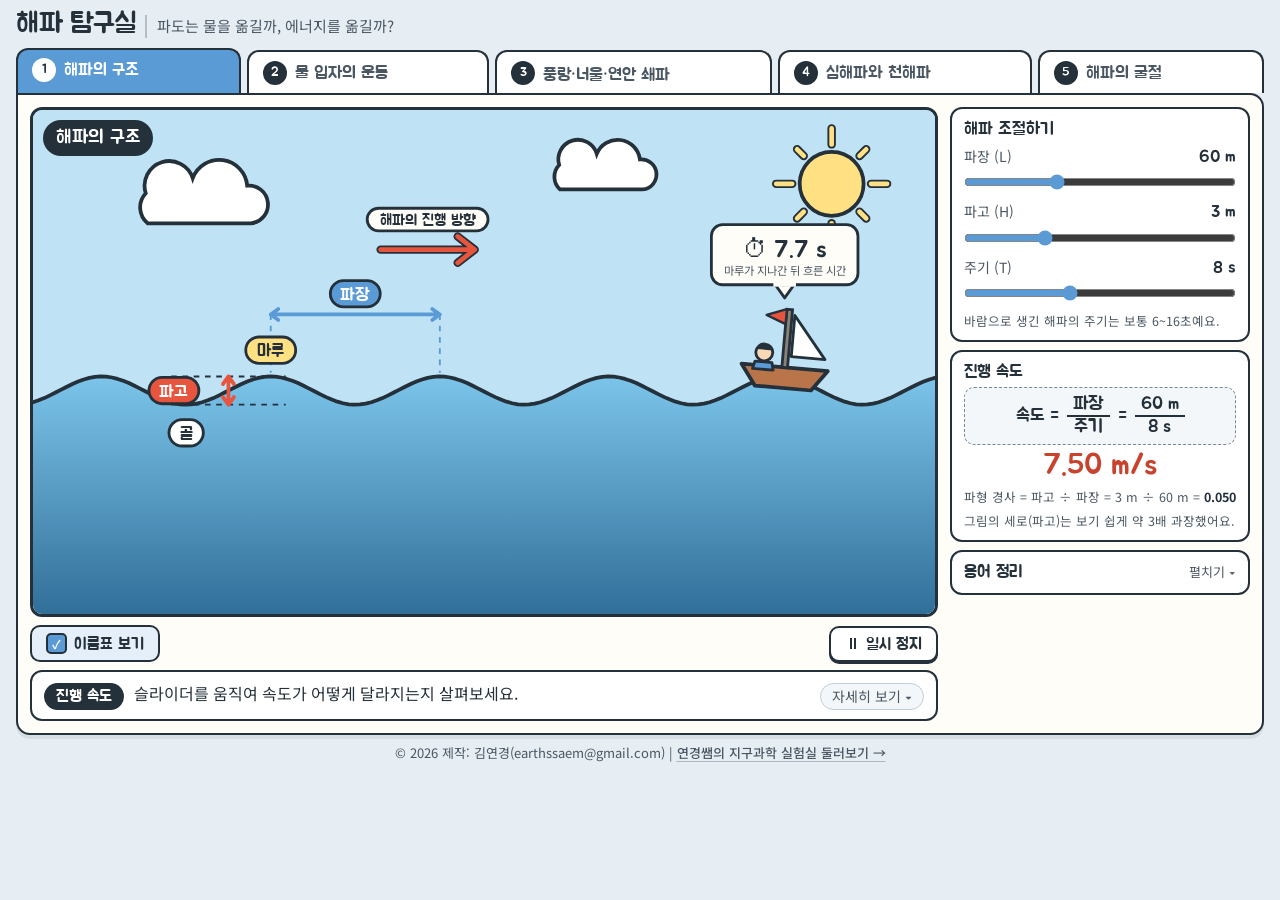
==== commit e356e428: "해파의 굴절 탭: 곶과 만 6단계 학습 화면으로 재구성, 굴절이 실제로 드러나도록 수심 모형 조정 - 조작 단순화: 입사각 슬라이더·해안 선택 제거, 곶과 만·정면 입사 고정. 버" ====
--- a/index.html
+++ b/index.html
@@ -157,22 +157,29 @@
     <div class="sim">
       <div class="stage-wrap" id="stage5">
         <svg id="svg5" viewBox="0 0 960 540" preserveAspectRatio="xMidYMid slice"></svg>
-        <div class="badge" id="badge5">관찰</div><div class="mychip">위에서 본 모습 · 위쪽이 육지</div>
+        <div class="badge" id="badge5"></div><div class="mychip">위에서 본 모습 · 위쪽이 육지</div>
       </div>
       <div class="controls">
         <button class="btn" id="t5-prev">◀ 이전</button>
-        <div class="steps" id="t5-steps"></div>
+        <div class="t5-stepnum" id="t5-stepnum" aria-live="polite"></div>
+        <button class="btn primary" id="t5-next">다음 ▶</button>
         <div class="spacer"></div>
+        <button class="btn" id="t5-replay">↺ 다시 보기</button>
         <button class="btn" id="t5-pause">⏸ 일시 정지</button>
-        <button class="btn primary" id="t5-next">다음 ▶</button>
       </div>
-      <div id="ex5"></div>
     </div>
     <div class="lab-side">
-      <div class="card">
-        <h3>해안 모양</h3>
-        <div class="seg seg-col" id="seg5-scene"><button data-v="cape" class="sel">🏝 곶과 만</button><button data-v="line">📐 비스듬한 직선 해안</button></div>
-        <div class="rng"><label>파가 들어오는 방향 <b id="v5-ang">정면 (0°)</b></label><input type="range" id="r5-ang" min="-50" max="50" step="5" value="0"></div>
+      <div class="card t5-card" aria-live="polite">
+        <h3 id="t5-title"></h3>
+        <p class="t5-key" id="t5-key"></p>
+        <p class="t5-body" id="t5-body"></p>
+        <div class="t5-sum" id="t5-sum" hidden></div>
+        <div class="t5-look">
+          <span class="t5-look-h">화면에서 볼 부분</span>
+          <ul class="t5-leg" id="t5-leg"></ul>
+          <p id="t5-look"></p>
+        </div>
+        <details class="more" id="t5-more"><summary>자세히 보기</summary><div class="info" id="t5-more-body"></div></details>
       </div>
     </div>
   </div>
--- a/css/style.css
+++ b/css/style.css
@@ -80,6 +80,7 @@
 .btn.primary:hover{background:var(--accent-2)}
 .btn:disabled{opacity:.4;cursor:default;transform:none;box-shadow:0 2px 0 var(--ink)}
 .btn:disabled:hover{background:#fff}
+.btn.primary:disabled:hover{background:var(--accent)}   /* 터치 화면에서 누른 뒤 남는 hover 때문에 글자가 안 보이지 않게 */
 /* 관찰 보조 토글: 켜짐 = 탭 색 체크 상자 + 옅은 탭 색 배경, 꺼짐 = 빈 상자 + 회색 글자 */
 .btn.tog{display:inline-flex;align-items:center;gap:7px;background:#fff;color:var(--ink-3);border-color:var(--line);box-shadow:none}
 .btn.tog::before{content:'';flex:none;width:17px;height:17px;border-radius:5px;border:2px solid var(--line);background:#fff;display:grid;place-items:center;font-family:var(--body);font-size:12px;font-weight:700;line-height:1;color:#fff}
@@ -211,6 +212,26 @@
 #sp-detail{font-size:13px;line-height:1.6}
 #sp-detail b{font-size:14px}
 
+/* ---------- 탭5: 단계 표시·단계 설명 카드 ---------- */
+.t5-stepnum{font-family:var(--display);font-size:16px;line-height:1.25;padding:6px 14px;border-radius:999px;background:var(--tc-soft);white-space:nowrap;text-align:center}
+.t5-stepnum b{font-weight:400;color:var(--ink-2)}
+.t5-card h3{white-space:normal;font-size:18px;margin-bottom:6px;word-break:keep-all}
+.t5-card p{margin:0}
+.t5-key{font-weight:700;font-size:16px;line-height:1.55;word-break:keep-all}
+.t5-body{margin-top:6px!important;font-size:15px;line-height:1.65;color:var(--ink-2);word-break:keep-all}
+.t5-look{margin-top:10px;padding:8px 10px 9px;border-radius:10px;background:var(--tc-soft);font-size:15px;line-height:1.55;word-break:keep-all}
+.t5-look-h{display:block;font-family:var(--display);font-size:14px;color:var(--ink-2);margin-bottom:3px}
+.t5-leg{list-style:none;margin:0 0 5px;padding:0;display:flex;flex-direction:column;gap:2px;font-size:13.5px;color:var(--ink-2)}
+.t5-leg:empty{display:none}
+.t5-leg li{display:flex;align-items:center;gap:7px}
+.t5-leg svg{flex:none;width:30px;height:14px;border-radius:3px}
+.t5-sum{margin-top:10px;display:flex;flex-direction:column;gap:4px;font-family:var(--display);font-size:15.5px;line-height:1.35}
+.t5-sum div{display:flex;flex-wrap:wrap;align-items:center;gap:4px 6px}
+.t5-sum span{padding:2px 9px;border-radius:999px;background:#F4F7FA;border:1.5px solid var(--line)}
+.t5-sum i{font-style:normal;color:var(--ink-3)}
+.t5-sum small{font-family:var(--body);font-size:12.5px;color:var(--ink-2);line-height:1.45}
+.t5-card details.more{margin-top:8px}
+
 /* ---------- 작은 화면 ---------- */
 @media(max-width:600px){
   .tab{min-width:0;padding:7px 11px 8px;font-size:15px;gap:6px}.tab .num{width:21px;height:21px;font-size:12px}
@@ -218,8 +239,10 @@
   .controls .spacer{display:none}
   .controls .btn{flex:1 1 calc(50% - 8px);min-width:0}
   #panel5 .controls{display:grid;grid-template-columns:1fr 1fr}
-  #t5-steps{grid-column:1/-1;justify-content:center;order:-1}
-  #t5-prev{order:1}#t5-next{order:2}#t5-pause{order:3;grid-column:1/-1}
+  #t5-stepnum{grid-column:1/-1;order:-1}
+  /* 폰: 그림 속 단계 배지는 바로 아래 단계 표시와 같으므로 숨기고, '위에서 본 모습'은 왼쪽 위(육지)로 옮겨 만을 가리지 않게 */
+  #badge5{display:none}
+  #stage5 .mychip{right:auto;left:8px;top:8px}
   .ex-row{flex-wrap:wrap}
   .ex-main{flex-basis:100%;order:2}
   .ex-btn{margin-left:auto}
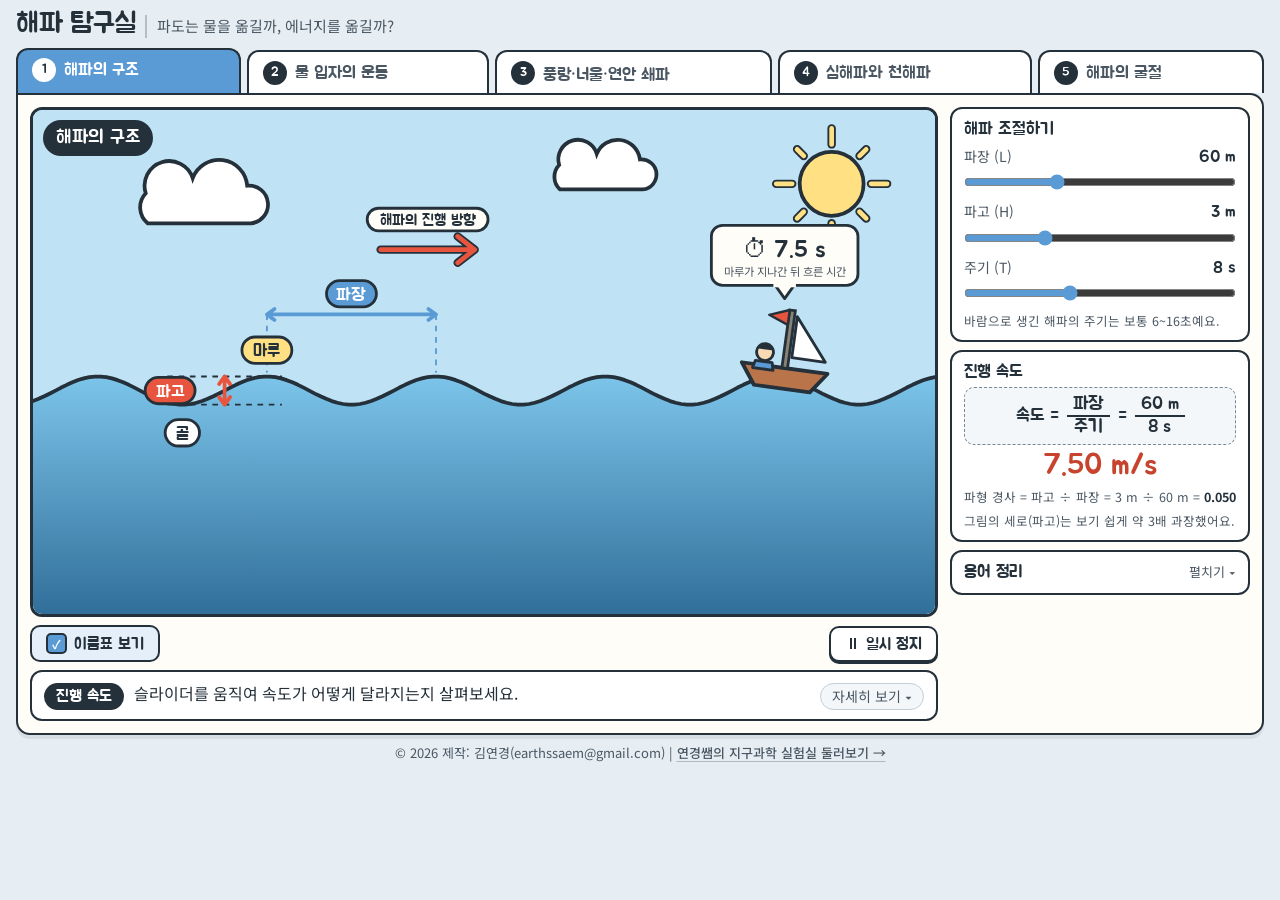
==== commit 3e7da0e5: "해파의 굴절 탭: 설명을 '제목 + 설명 2문장 + 범례 + 관찰 안내 1문장'으로 간결하게 정리 - 핵심 문장·본문을 한 설명으로 합치고 단계마다 최대 2문장, 관찰 안내 1문장" ====
--- a/index.html
+++ b/index.html
@@ -171,11 +171,9 @@
     <div class="lab-side">
       <div class="card t5-card" aria-live="polite">
         <h3 id="t5-title"></h3>
-        <p class="t5-key" id="t5-key"></p>
-        <p class="t5-body" id="t5-body"></p>
+        <p class="t5-desc" id="t5-desc"></p>
         <div class="t5-sum" id="t5-sum" hidden></div>
         <div class="t5-look">
-          <span class="t5-look-h">화면에서 볼 부분</span>
           <ul class="t5-leg" id="t5-leg"></ul>
           <p id="t5-look"></p>
         </div>
--- a/css/style.css
+++ b/css/style.css
@@ -217,19 +217,17 @@
 .t5-stepnum b{font-weight:400;color:var(--ink-2)}
 .t5-card h3{white-space:normal;font-size:18px;margin-bottom:6px;word-break:keep-all}
 .t5-card p{margin:0}
-.t5-key{font-weight:700;font-size:16px;line-height:1.55;word-break:keep-all}
-.t5-body{margin-top:6px!important;font-size:15px;line-height:1.65;color:var(--ink-2);word-break:keep-all}
-.t5-look{margin-top:10px;padding:8px 10px 9px;border-radius:10px;background:var(--tc-soft);font-size:15px;line-height:1.55;word-break:keep-all}
-.t5-look-h{display:block;font-family:var(--display);font-size:14px;color:var(--ink-2);margin-bottom:3px}
-.t5-leg{list-style:none;margin:0 0 5px;padding:0;display:flex;flex-direction:column;gap:2px;font-size:13.5px;color:var(--ink-2)}
+.t5-desc{font-size:16px;line-height:1.65;word-break:keep-all}
+.t5-look{margin-top:12px;padding:9px 11px 10px;border-radius:10px;background:var(--tc-soft);font-size:15px;line-height:1.55;word-break:keep-all}
+.t5-leg{list-style:none;margin:0 0 7px;padding:0;display:flex;flex-direction:column;gap:3px;font-size:14px;color:var(--ink-2)}
 .t5-leg:empty{display:none}
 .t5-leg li{display:flex;align-items:center;gap:7px}
 .t5-leg svg{flex:none;width:30px;height:14px;border-radius:3px}
-.t5-sum{margin-top:10px;display:flex;flex-direction:column;gap:4px;font-family:var(--display);font-size:15.5px;line-height:1.35}
-.t5-sum div{display:flex;flex-wrap:wrap;align-items:center;gap:4px 6px}
-.t5-sum span{padding:2px 9px;border-radius:999px;background:#F4F7FA;border:1.5px solid var(--line)}
+.t5-sum{display:flex;flex-direction:column;gap:7px;font-family:var(--display);font-size:16px;line-height:1.4;word-break:keep-all}
+.t5-sum .recap{font-size:15px;color:var(--ink-2)}
+.t5-sum .line{padding-left:8px;border-left:4px solid}
+.t5-sum .cape{border-color:#E8A396}.t5-sum .bay{border-color:#8CC9A0}   /* 그림 속 곶·만 이름표 색 */
 .t5-sum i{font-style:normal;color:var(--ink-3)}
-.t5-sum small{font-family:var(--body);font-size:12.5px;color:var(--ink-2);line-height:1.45}
 .t5-card details.more{margin-top:8px}
 
 /* ---------- 작은 화면 ---------- */
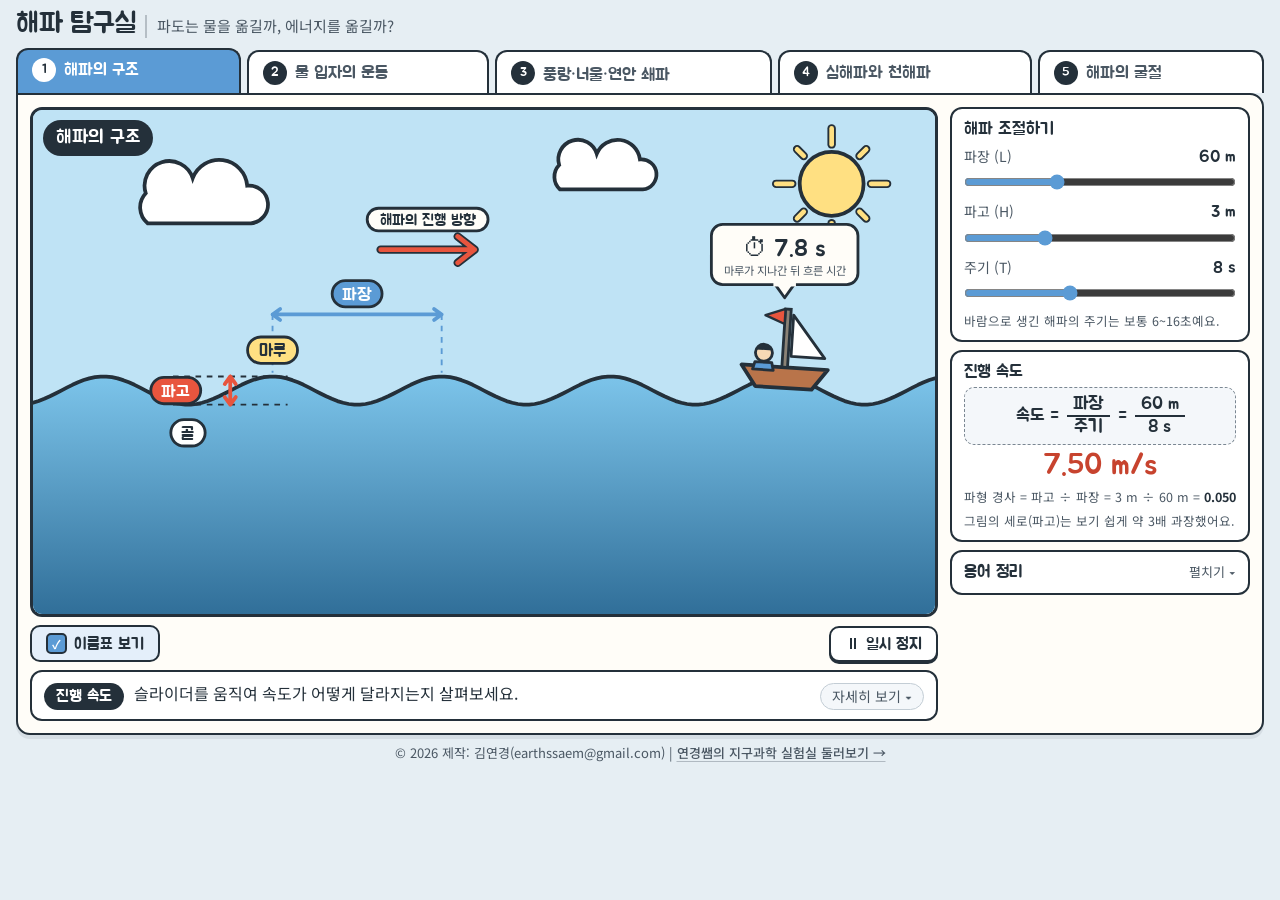
==== commit f56e91ed: "물 입자의 운동 탭: 갈매기 하나의 원 궤도 한 바퀴를 크게 관찰하는 화면으로 바꿈 - 갈매기 하나와 그 원 궤도(옅은 점선)만 크게: 여러 수면 입자·깊이별 입자·L/4·L/2 " ====
--- a/index.html
+++ b/index.html
@@ -63,9 +63,11 @@
 <section class="panel" id="panel2">
   <div class="sim sim-wide">
     <div class="stage-wrap" id="stage2">
-      <svg id="svg2" viewBox="0 40 1176 420" preserveAspectRatio="xMidYMid slice"></svg>
-      <div class="badge">물 입자의 운동</div>
+      <svg id="svg2" viewBox="0 0 660 300" preserveAspectRatio="xMidYMid slice"></svg>
+      <div class="badge" id="badge2">물 입자의 운동</div>
+      <div class="wdir" id="dir2"><span></span><svg viewBox="0 0 40 16" aria-hidden="true"><path d="M3 8H34M25 2L35 8L25 14"/></svg></div>
       <div class="mychip" id="chip2" hidden></div>
+      <div class="moment" id="mom2" hidden></div>
       <button class="btn primary cta" id="t2-predict" type="button">🐦 예측하기</button>
       <div class="predict" id="pred2" hidden>
         <div class="pbox" role="dialog" aria-modal="true" aria-labelledby="pred2-q">
@@ -77,9 +79,7 @@
       </div>
     </div>
     <div class="controls">
-      <button class="btn tog on" id="t2-trail">궤적</button>
-      <button class="btn tog on" id="t2-deep">깊이별 입자</button>
-      <button class="btn tog on" id="t2-num">①② 위치 번호</button>
+      <button class="btn" id="t2-turn" type="button"></button>
       <div class="spacer"></div>
       <button class="btn" id="t2-again">↺ 예측 다시 하기</button>
       <button class="btn" id="t2-pause">⏸ 일시 정지</button>
--- a/css/style.css
+++ b/css/style.css
@@ -147,6 +147,12 @@
 #stage2{aspect-ratio:5/2}
 @supports (height:1cqw){#stage2{aspect-ratio:auto;height:clamp(33.33cqw,calc(100vh - 310px),56.25cqw)}}
 @supports (height:1cqw) and (height:100dvh){#stage2{height:clamp(33.33cqw,calc(100dvh - 310px),56.25cqw)}}
+/* 탭2: 해파의 진행 방향(파랑, 위 가운데) · 지금 순간 한 줄(아래 가운데) — 그림 확대와 상관없이 같은 글자 크기 */
+.wdir{position:absolute;top:10px;left:50%;transform:translateX(-50%);display:flex;align-items:center;gap:8px;background:#fff;border:var(--bw) solid var(--ink);border-radius:999px;padding:3px 12px;font-family:var(--display);font-size:clamp(13px,1.5vw,16px);white-space:nowrap;pointer-events:none}
+.stage-wrap .wdir svg{position:static;width:34px;height:14px;overflow:visible;flex:none}
+.wdir path{fill:none;stroke:#2B6CB0;stroke-width:3.5;stroke-linecap:round;stroke-linejoin:round}
+.moment{position:absolute;left:50%;bottom:10px;transform:translateX(-50%);background:rgba(255,255,255,.94);border:var(--bw) solid var(--ink);border-radius:999px;padding:4px 14px;font-family:var(--display);font-size:clamp(14px,1.7vw,19px);white-space:nowrap;pointer-events:none}
+.moment b{font-weight:400;color:var(--accent);margin-right:6px}
 .btn.cta{position:absolute;left:50%;bottom:7%;transform:translateX(-50%);z-index:2;font-size:clamp(16px,1.6vw,19px);padding:8px 24px;box-shadow:0 3px 0 var(--ink)}
 .btn.cta:active{transform:translate(-50%,2px);box-shadow:0 1px 0 var(--ink)}
 .predict{position:absolute;inset:0;z-index:3;display:flex;align-items:center;justify-content:center;padding:12px 3%;background:rgba(36,48,58,.14)}
@@ -238,6 +244,10 @@
   .controls .btn{flex:1 1 calc(50% - 8px);min-width:0}
   #panel5 .controls{display:grid;grid-template-columns:1fr 1fr}
   #t5-stepnum{grid-column:1/-1;order:-1}
+  #badge2{display:none}   /* 폰: 배지 대신 해파의 진행 방향을 왼쪽 위에 */
+  .wdir{left:8px;top:8px;transform:none}
+  .moment{bottom:6px;padding:2px 11px}
+  #badge3{display:none}   /* 폰: 그림이 작아 배지가 비교 표시를 가림 (단계 이름은 아래 관찰 순서에 있음) */
   /* 폰: 그림 속 단계 배지는 바로 아래 단계 표시와 같으므로 숨기고, '위에서 본 모습'은 왼쪽 위(육지)로 옮겨 만을 가리지 않게 */
   #badge5{display:none}
   #stage5 .mychip{right:auto;left:8px;top:8px}
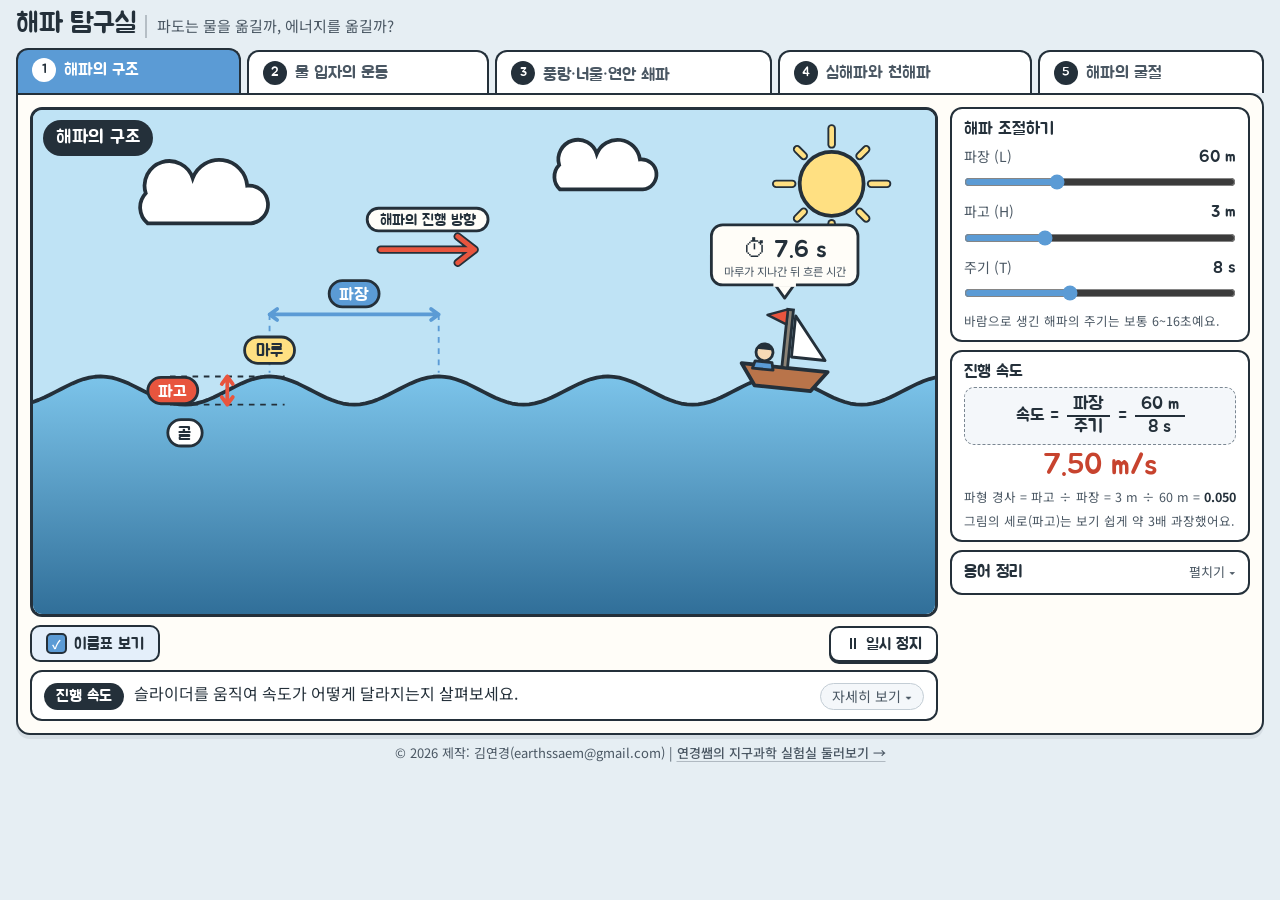
==== commit 971f15b2: "새로고침 때 1탭이 잠깐 보였다가 바뀌던 깜빡임 없앰 - head 스크립트가 주소의 탭(#tab2~5)을 html[data-tab] 으로 표시하고, css 가 그 패널을 처음부터 " ====
--- a/index.html
+++ b/index.html
@@ -7,6 +7,8 @@
 <link rel="preconnect" href="https://fonts.googleapis.com">
 <link rel="stylesheet" href="https://fonts.googleapis.com/css2?family=Jua&family=Noto+Sans+KR:wght@400;500;700&display=swap">
 <link rel="stylesheet" href="css/style.css">
+<!-- 새로고침 때 1탭이 잠깐 보였다가 바뀌지 않도록, 그리기 전에 주소의 탭(#tab3)을 html[data-tab] 으로 표시 (패널은 css, 탭 버튼은 본문 끝 스크립트, 해제는 common.js 의 setTab) -->
+<script>(function () { var m = location.hash.match(/^#tab([2-5])$/); if (m) document.documentElement.setAttribute('data-tab', m[1]); })();</script>
 </head>
 <body>
 <header class="top">
@@ -184,6 +186,10 @@
 </section>
 
 </main>
+<script>/* 주소의 탭 버튼을 처음부터 선택된 모양으로 (위 head 스크립트 참고) */
+(function () { var id = document.documentElement.getAttribute('data-tab'); if (!id) return;
+  document.querySelectorAll('.tab').forEach(function (b) { b.classList.toggle('active', b.getAttribute('data-tab') === id); });
+  document.querySelector('.tab.active').scrollIntoView({ inline: 'center', block: 'nearest' }); })(); // 폰: 탭 줄을 그 탭이 보이게 미리 밀어 둠</script>
 <footer class="site-foot">© 2026 제작: 김연경(earthssaem@gmail.com) | <a class="hub" href="https://earthssaem-lab.vercel.app/" target="_blank" rel="noopener">연경쌤의 지구과학 실험실 둘러보기 →</a></footer>
 <!-- 스크립트는 common → text → tab1 … tab5 순서로 로드 (번들러·ES module 없이 file:// 에서도 동작) -->
 <script src="js/common.js"></script>
--- a/css/style.css
+++ b/css/style.css
@@ -50,6 +50,9 @@
 /* 탭마다 색(--tc)·옅은 색(--tc-soft) */
 .panel{display:none;background:var(--paper);border:var(--bw) solid var(--ink);border-radius:0 14px 14px 14px;padding:12px;box-shadow:0 4px 0 rgba(36,48,58,.08)}
 .panel.active{display:block}
+/* 새로고침 때 주소의 탭(#tab2~5)을 처음부터 보여 줌: index.html 의 탭 줄 바로 뒤 스크립트가 html[data-tab] 을 붙이고 setTab 이 뗌 */
+html[data-tab] #panel1{display:none}
+html[data-tab="2"] #panel2,html[data-tab="3"] #panel3,html[data-tab="4"] #panel4,html[data-tab="5"] #panel5{display:block}
 #panel1{--tc:var(--tab1);--tc-soft:#E4EFFA}
 #panel2{--tc:var(--tab2);--tc-soft:#FBF0D9}
 #panel3{--tc:var(--tab3);--tc-soft:#EEEAF6}
